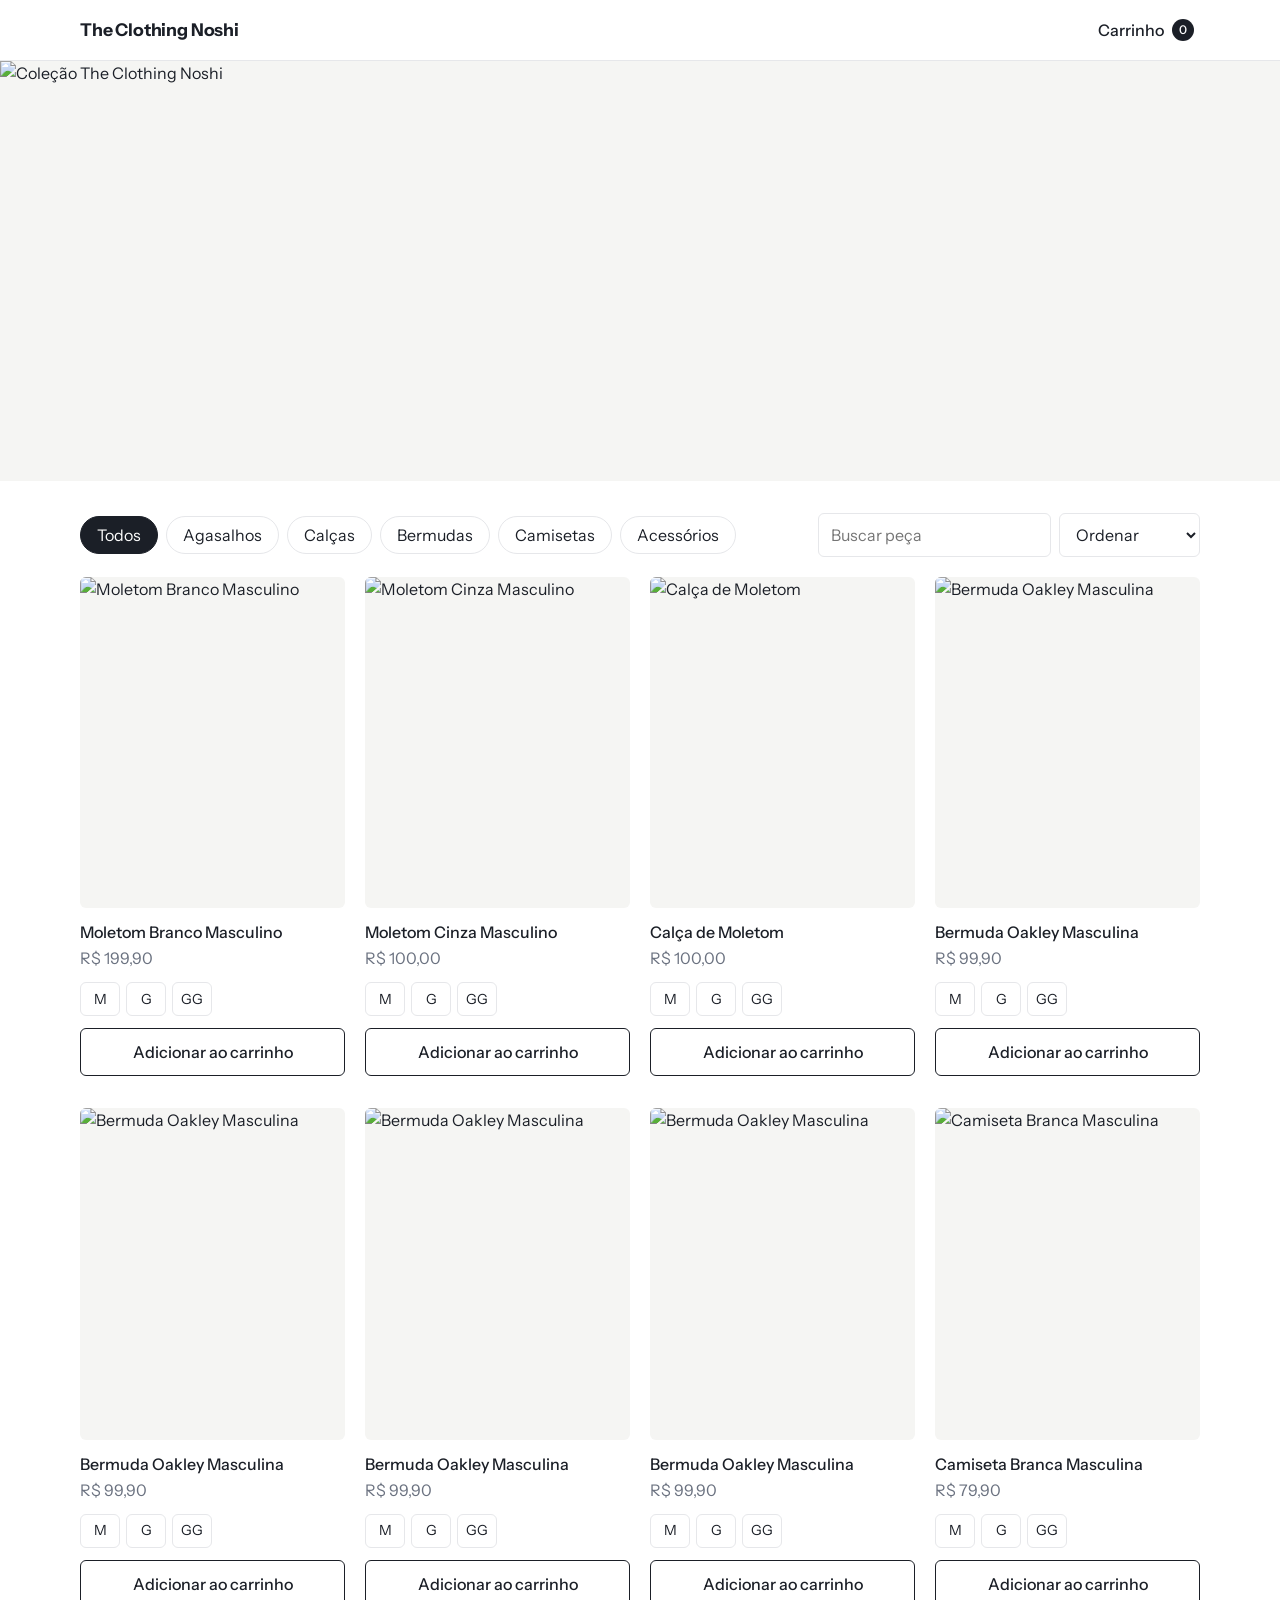
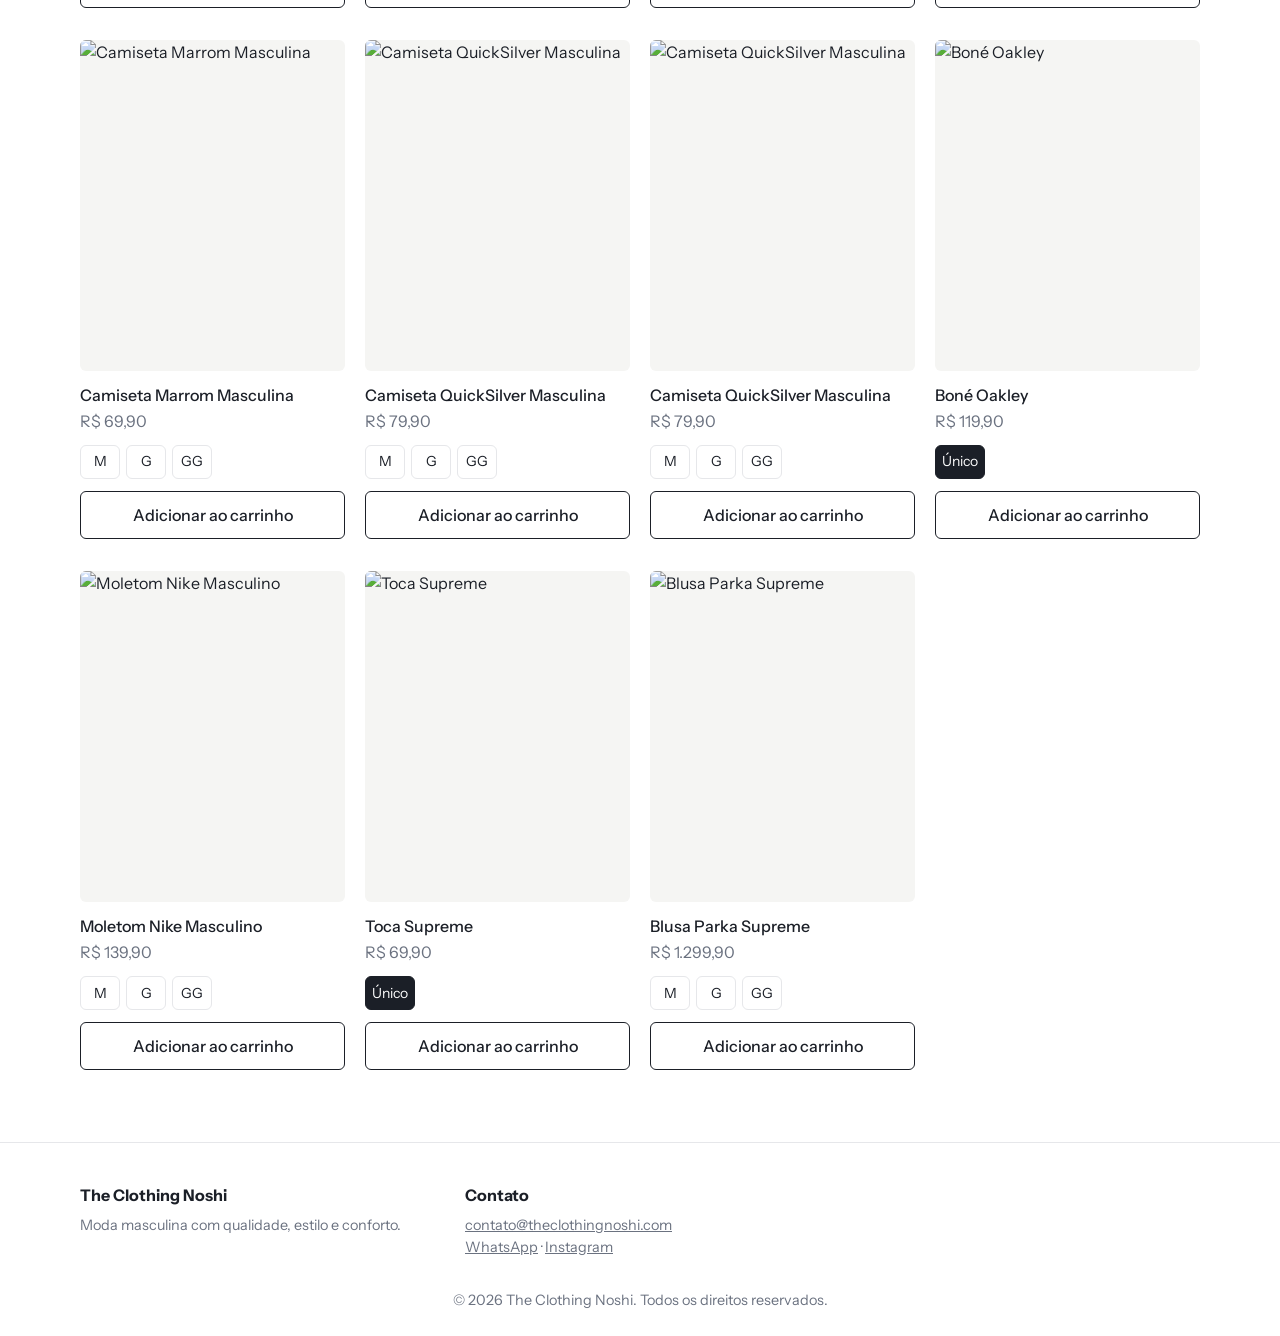
==== index.html @ 5ea765da "Update Atualizando design e funções do projeto" ====
<!DOCTYPE html>
<html lang="pt-BR">
<head>
  <meta charset="UTF-8" />
  <meta name="viewport" content="width=device-width, initial-scale=1" />
  <title>The Clothing Noshi</title>
  <meta name="description" content="Moda masculina com qualidade, estilo e conforto." />
  <link rel="icon" href="imagens-atualizadas/perfil-noshi.png" />
  <link rel="preconnect" href="https://fonts.googleapis.com" />
  <link rel="stylesheet" href="https://fonts.googleapis.com/css2?family=Instrument+Sans:wght@400;500;600;700&display=swap" />
  <link rel="stylesheet" href="css/style.css" />
</head>
<body>
  <header class="header">
    <div class="wrap bar">
      <a class="logo" href="index.html">The Clothing Noshi</a>
      <button class="cart-open" id="cart-open" aria-label="Abrir carrinho">
        Carrinho <span id="cart-count" class="count">0</span>
      </button>
    </div>
  </header>

  <section class="hero">
    <img src="imagens-atualizadas/perfil3.png" alt="Coleção The Clothing Noshi" />
  </section>

  <main class="wrap">
    <div class="tools">
      <div class="chips" id="chips" role="group" aria-label="Categorias"></div>
      <div class="filters">
        <input type="search" id="search" placeholder="Buscar peça" aria-label="Buscar peça" />
        <select id="sort" aria-label="Ordenar">
          <option value="">Ordenar</option>
          <option value="asc">Menor preço</option>
          <option value="desc">Maior preço</option>
          <option value="az">Nome A–Z</option>
        </select>
      </div>
    </div>
    <section class="grid" id="grid" aria-live="polite"></section>
  </main>

  <footer class="footer">
    <div class="wrap foot">
      <div>
        <h3>The Clothing Noshi</h3>
        <p>Moda masculina com qualidade, estilo e conforto.</p>
      </div>
      <div>
        <h3>Contato</h3>
        <p><a href="mailto:contato@theclothingnoshi.com">contato@theclothingnoshi.com</a></p>
        <p><a href="https://wa.me/5511999999999" target="_blank" rel="noopener">WhatsApp</a> ·
           <a href="https://www.instagram.com/seuusuario" target="_blank" rel="noopener">Instagram</a></p>
      </div>
    </div>
    <p class="copy">&copy; 2026 The Clothing Noshi. Todos os direitos reservados.</p>
  </footer>

  <div class="overlay" id="overlay"></div>
  <aside class="drawer" id="drawer" aria-label="Carrinho" aria-hidden="true">
    <div class="drawer-head">
      <h2>Seu carrinho</h2>
      <button id="cart-close" aria-label="Fechar carrinho">✕</button>
    </div>
    <div class="cart-list"></div>
    <div class="drawer-foot">
      <p class="sum"><span>Subtotal</span><strong class="cart-total">R$ 0,00</strong></p>
      <a class="btn" id="go-checkout" href="checkout.html">Ir para o checkout</a>
    </div>
  </aside>
  <div id="toast" class="toast" role="status"></div>

  <script src="js/cart.js"></script>
</body>
</html>
---- css/style.css ----
:root{
  --bg:#fff; --soft:#f5f5f3; --ink:#1b1f27; --mute:#6b7280; --line:#e6e7ea; --accent:#1b1f27;
  --r:6px; font-family:"Instrument Sans",system-ui,-apple-system,"Segoe UI",sans-serif;
}
*{box-sizing:border-box;margin:0}
html{scroll-behavior:smooth}
body{background:var(--bg);color:var(--ink);line-height:1.5;font-size:16px;-webkit-font-smoothing:antialiased}
img{display:block;max-width:100%}
a{color:inherit}
button,input,select,textarea{font:inherit;color:inherit}
:focus-visible{outline:2px solid var(--ink);outline-offset:2px}
.wrap{width:min(1120px,100% - 40px);margin-inline:auto}

/* header */
.header{position:sticky;top:0;z-index:20;background:rgba(255,255,255,.92);backdrop-filter:blur(8px);border-bottom:1px solid var(--line)}
.bar{display:flex;justify-content:space-between;align-items:center;height:60px}
.logo{font-weight:700;font-size:1.1rem;letter-spacing:-.01em;text-decoration:none}
.cart-open{background:none;border:0;cursor:pointer;font-weight:500;text-decoration:none;display:flex;gap:8px;align-items:center}
.count{background:var(--ink);color:#fff;border-radius:99px;min-width:22px;height:22px;display:grid;place-items:center;font-size:.75rem;padding:0 6px}

/* hero */
.hero{max-height:420px;overflow:hidden;background:var(--soft)}
.hero img{width:100%;height:420px;object-fit:cover}

/* tools */
.tools{display:flex;flex-wrap:wrap;gap:16px;justify-content:space-between;align-items:center;padding:32px 0 20px}
.chips{display:flex;flex-wrap:wrap;gap:8px}
.chip{border:1px solid var(--line);background:none;border-radius:99px;padding:6px 16px;cursor:pointer;transition:.15s}
.chip:hover{border-color:var(--ink)}
.chip[aria-pressed="true"]{background:var(--ink);color:#fff;border-color:var(--ink)}
.filters{display:flex;gap:8px}
.filters input,.filters select,.form input,.form textarea{border:1px solid var(--line);border-radius:var(--r);padding:9px 12px;background:#fff}
.filters input:focus,.filters select:focus,.form input:focus,.form textarea:focus{outline:none;border-color:var(--ink)}

/* grid */
.grid{display:grid;grid-template-columns:repeat(auto-fill,minmax(220px,1fr));gap:32px 20px;padding-bottom:72px}
.card .ph{aspect-ratio:4/5;background:var(--soft);border-radius:var(--r);overflow:hidden}
.card .ph img{width:100%;height:100%;object-fit:cover;transition:transform .4s}
.card:hover .ph img{transform:scale(1.03)}
.card h3{font-size:1rem;font-weight:500;margin-top:12px}
.price{color:var(--mute);margin-top:2px}
.sizes{display:flex;gap:6px;margin:12px 0}
.sz{min-width:40px;height:34px;border:1px solid var(--line);background:none;border-radius:var(--r);cursor:pointer;font-size:.875rem}
.sz:hover{border-color:var(--ink)}
.sz.on{background:var(--ink);color:#fff;border-color:var(--ink)}
.empty{grid-column:1/-1;color:var(--mute);padding:40px 0}

/* buttons */
.btn,.add{display:block;width:100%;text-align:center;text-decoration:none;background:var(--ink);color:#fff;border:1px solid var(--ink);border-radius:var(--r);padding:11px 16px;font-weight:500;cursor:pointer;transition:.15s}
.btn:hover,.add:hover{opacity:.88}
.btn.ghost{background:none;color:var(--ink);margin-top:10px}
.btn[disabled]{opacity:.35;cursor:not-allowed}
.add{background:none;color:var(--ink)}
.add:hover{background:var(--ink);color:#fff;opacity:1}

/* cart lines */
.cart-list{display:grid;gap:16px}
.line{display:grid;grid-template-columns:72px 1fr auto;gap:14px;align-items:start}
.line img{width:72px;height:90px;object-fit:cover;border-radius:var(--r);background:var(--soft)}
.line .t{font-weight:500}
.line .m{color:var(--mute);font-size:.875rem}
.qty{display:inline-flex;align-items:center;border:1px solid var(--line);border-radius:var(--r);margin-top:8px}
.qty button{width:30px;height:30px;border:0;background:none;cursor:pointer}
.qty span{min-width:24px;text-align:center;font-size:.9rem}
.rm{border:0;background:none;color:var(--mute);cursor:pointer;padding:4px}
.rm:hover{color:var(--ink)}
.sum{display:flex;justify-content:space-between;padding:16px 0;margin-top:16px;border-top:1px solid var(--line)}
.none{color:var(--mute)}

/* drawer */
.overlay{position:fixed;inset:0;background:rgba(0,0,0,.35);opacity:0;pointer-events:none;transition:.25s;z-index:30}
.drawer{position:fixed;top:0;right:0;height:100%;width:min(400px,100%);background:#fff;z-index:40;transform:translateX(100%);transition:transform .3s;display:flex;flex-direction:column}
.drawer .cart-list{flex:1;overflow:auto;padding:20px}
.drawer-head{display:flex;justify-content:space-between;align-items:center;padding:18px 20px;border-bottom:1px solid var(--line)}
.drawer-head h2{font-size:1.1rem}
.drawer-head button{background:none;border:0;cursor:pointer;font-size:1.1rem}
.drawer-foot{padding:0 20px 20px}
body.open .overlay{opacity:1;pointer-events:auto}
body.open .drawer{transform:none}

/* checkout */
.checkout{display:grid;grid-template-columns:1fr 1fr;gap:56px;padding:40px 0 72px}
.checkout h1,.checkout h2{font-size:1.4rem;margin-bottom:20px}
.form{display:grid;gap:14px}
.form label{display:grid;gap:6px;font-size:.9rem;color:var(--mute)}
.form input,.form textarea{color:var(--ink);width:100%}
.form input:invalid:not(:placeholder-shown):not(:focus),.form .bad{border-color:#b42318}
.hint{font-size:.85rem;color:var(--mute);min-height:1.2em}
.done{padding:24px;background:var(--soft);border-radius:var(--r);display:grid;gap:12px}

/* footer + toast */
.footer{border-top:1px solid var(--line);padding:40px 0 24px;margin-top:auto}
.foot{display:flex;flex-wrap:wrap;gap:32px 64px}
.footer h3{font-size:1rem;margin-bottom:8px}
.footer p{color:var(--mute);font-size:.9rem}
.copy{text-align:center;color:var(--mute);font-size:.8rem;margin-top:32px}
.toast{position:fixed;left:50%;bottom:24px;transform:translate(-50%,20px);background:var(--ink);color:#fff;padding:10px 18px;border-radius:99px;font-size:.9rem;opacity:0;pointer-events:none;transition:.25s;z-index:50}
.toast.show{opacity:1;transform:translate(-50%,0)}

@media(max-width:760px){
  .checkout{grid-template-columns:1fr;gap:40px}
  .hero img{height:240px}
  .grid{grid-template-columns:repeat(2,1fr);gap:24px 12px}
  .filters{width:100%}.filters input{flex:1}
}
@media(prefers-reduced-motion:reduce){*{transition:none!important;scroll-behavior:auto!important}}
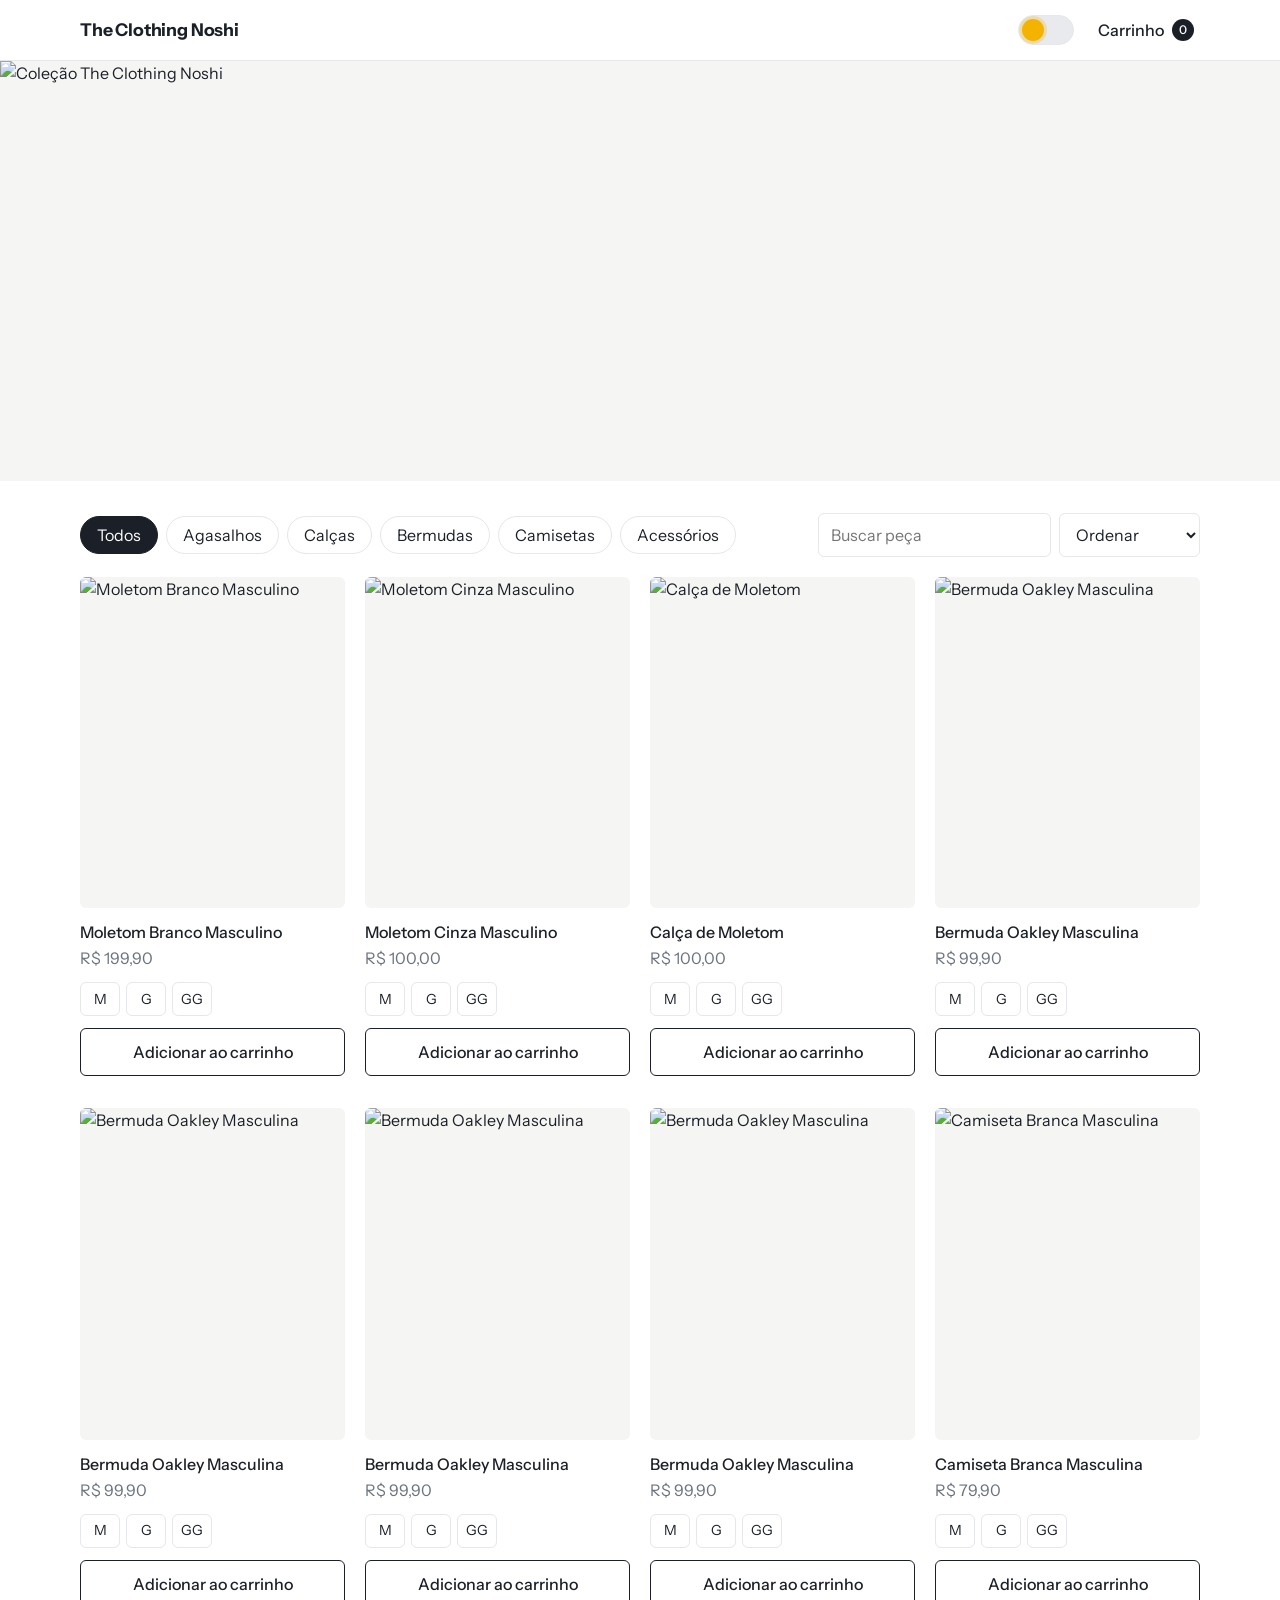
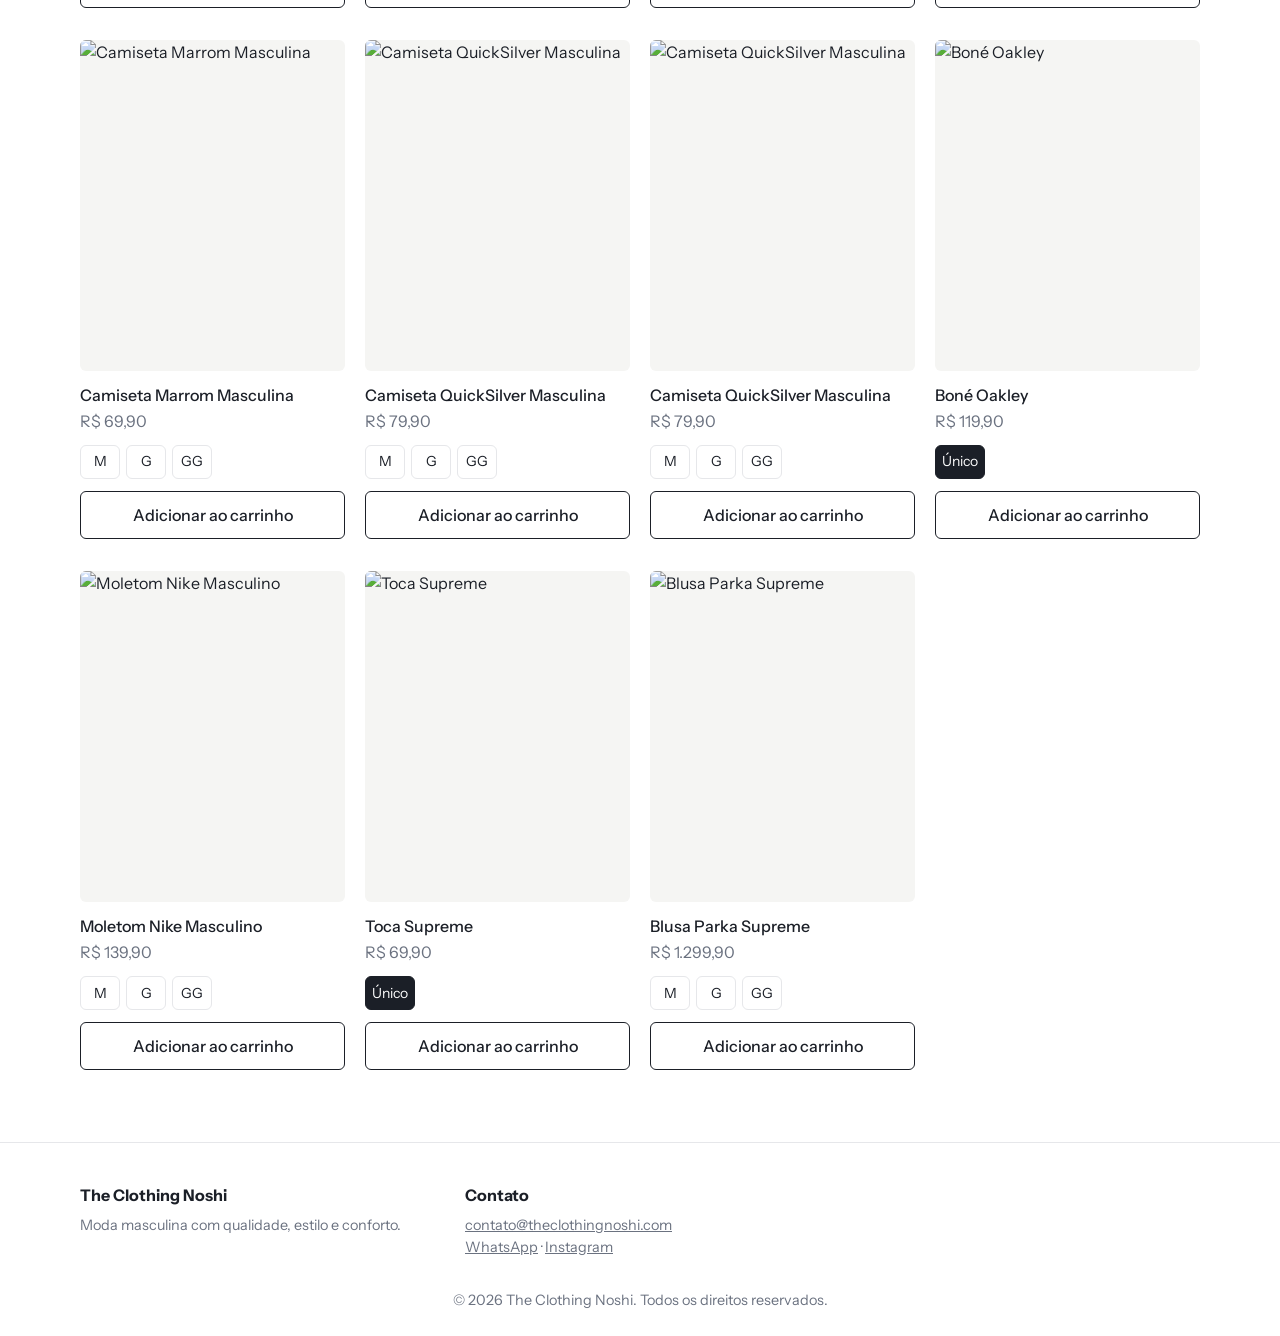
==== commit 1b6a34e3: "update Atualizando para nova versão corrigida e com alteração de tema claro/escuro" ====
--- a/index.html
+++ b/index.html
@@ -8,15 +8,19 @@
   <link rel="icon" href="imagens-atualizadas/perfil-noshi.png" />
   <link rel="preconnect" href="https://fonts.googleapis.com" />
   <link rel="stylesheet" href="https://fonts.googleapis.com/css2?family=Instrument+Sans:wght@400;500;600;700&display=swap" />
+  <script>try{document.documentElement.dataset.theme=localStorage.getItem("noshi-theme")||(matchMedia("(prefers-color-scheme:dark)").matches?"dark":"light")}catch(e){}</script>
   <link rel="stylesheet" href="css/style.css" />
 </head>
 <body>
   <header class="header">
     <div class="wrap bar">
       <a class="logo" href="index.html">The Clothing Noshi</a>
-      <button class="cart-open" id="cart-open" aria-label="Abrir carrinho">
+      <div class="actions">
+        <button class="theme-toggle" type="button" role="switch" aria-checked="false" aria-label="Tema escuro"><span class="stars"></span><span class="knob"></span></button>
+        <button class="cart-open" id="cart-open" aria-label="Abrir carrinho">
         Carrinho <span id="cart-count" class="count">0</span>
       </button>
+      </div>
     </div>
   </header>
 
--- a/css/style.css
+++ b/css/style.css
@@ -2,7 +2,11 @@
   --bg:#fff; --soft:#f5f5f3; --ink:#1b1f27; --mute:#6b7280; --line:#e6e7ea; --accent:#1b1f27;
   --r:6px; font-family:"Instrument Sans",system-ui,-apple-system,"Segoe UI",sans-serif;
 }
+html[data-theme="dark"]{--bg:#0f1115;--soft:#181b22;--ink:#eceef2;--mute:#9aa1ad;--line:#272b35;color-scheme:dark}
+html[data-theme="dark"] .overlay{background:rgba(0,0,0,.6)}
+html[data-theme="dark"] .hero img,html[data-theme="dark"] .ph img,html[data-theme="dark"] .line img{filter:brightness(.92)}
 *{box-sizing:border-box;margin:0}
+body{transition:background .3s,color .3s}
 html{scroll-behavior:smooth}
 body{background:var(--bg);color:var(--ink);line-height:1.5;font-size:16px;-webkit-font-smoothing:antialiased}
 img{display:block;max-width:100%}
@@ -12,11 +16,11 @@
 .wrap{width:min(1120px,100% - 40px);margin-inline:auto}
 
 /* header */
-.header{position:sticky;top:0;z-index:20;background:rgba(255,255,255,.92);backdrop-filter:blur(8px);border-bottom:1px solid var(--line)}
+.header{position:sticky;top:0;z-index:20;background:color-mix(in srgb,var(--bg) 92%,transparent);backdrop-filter:blur(8px);border-bottom:1px solid var(--line)}
 .bar{display:flex;justify-content:space-between;align-items:center;height:60px}
 .logo{font-weight:700;font-size:1.1rem;letter-spacing:-.01em;text-decoration:none}
 .cart-open{background:none;border:0;cursor:pointer;font-weight:500;text-decoration:none;display:flex;gap:8px;align-items:center}
-.count{background:var(--ink);color:#fff;border-radius:99px;min-width:22px;height:22px;display:grid;place-items:center;font-size:.75rem;padding:0 6px}
+.count{background:var(--ink);color:var(--bg);border-radius:99px;min-width:22px;height:22px;display:grid;place-items:center;font-size:.75rem;padding:0 6px}
 
 /* hero */
 .hero{max-height:420px;overflow:hidden;background:var(--soft)}
@@ -27,9 +31,9 @@
 .chips{display:flex;flex-wrap:wrap;gap:8px}
 .chip{border:1px solid var(--line);background:none;border-radius:99px;padding:6px 16px;cursor:pointer;transition:.15s}
 .chip:hover{border-color:var(--ink)}
-.chip[aria-pressed="true"]{background:var(--ink);color:#fff;border-color:var(--ink)}
+.chip[aria-pressed="true"]{background:var(--ink);color:var(--bg);border-color:var(--ink)}
 .filters{display:flex;gap:8px}
-.filters input,.filters select,.form input,.form textarea{border:1px solid var(--line);border-radius:var(--r);padding:9px 12px;background:#fff}
+.filters input,.filters select,.form input,.form textarea{border:1px solid var(--line);border-radius:var(--r);padding:9px 12px;background:var(--bg)}
 .filters input:focus,.filters select:focus,.form input:focus,.form textarea:focus{outline:none;border-color:var(--ink)}
 
 /* grid */
@@ -42,16 +46,16 @@
 .sizes{display:flex;gap:6px;margin:12px 0}
 .sz{min-width:40px;height:34px;border:1px solid var(--line);background:none;border-radius:var(--r);cursor:pointer;font-size:.875rem}
 .sz:hover{border-color:var(--ink)}
-.sz.on{background:var(--ink);color:#fff;border-color:var(--ink)}
+.sz.on{background:var(--ink);color:var(--bg);border-color:var(--ink)}
 .empty{grid-column:1/-1;color:var(--mute);padding:40px 0}
 
 /* buttons */
-.btn,.add{display:block;width:100%;text-align:center;text-decoration:none;background:var(--ink);color:#fff;border:1px solid var(--ink);border-radius:var(--r);padding:11px 16px;font-weight:500;cursor:pointer;transition:.15s}
+.btn,.add{display:block;width:100%;text-align:center;text-decoration:none;background:var(--ink);color:var(--bg);border:1px solid var(--ink);border-radius:var(--r);padding:11px 16px;font-weight:500;cursor:pointer;transition:.15s}
 .btn:hover,.add:hover{opacity:.88}
 .btn.ghost{background:none;color:var(--ink);margin-top:10px}
 .btn[disabled]{opacity:.35;cursor:not-allowed}
 .add{background:none;color:var(--ink)}
-.add:hover{background:var(--ink);color:#fff;opacity:1}
+.add:hover{background:var(--ink);color:var(--bg);opacity:1}
 
 /* cart lines */
 .cart-list{display:grid;gap:16px}
@@ -69,7 +73,7 @@
 
 /* drawer */
 .overlay{position:fixed;inset:0;background:rgba(0,0,0,.35);opacity:0;pointer-events:none;transition:.25s;z-index:30}
-.drawer{position:fixed;top:0;right:0;height:100%;width:min(400px,100%);background:#fff;z-index:40;transform:translateX(100%);transition:transform .3s;display:flex;flex-direction:column}
+.drawer{position:fixed;top:0;right:0;height:100%;width:min(400px,100%);background:var(--bg);z-index:40;transform:translateX(100%);transition:transform .3s;display:flex;flex-direction:column}
 .drawer .cart-list{flex:1;overflow:auto;padding:20px}
 .drawer-head{display:flex;justify-content:space-between;align-items:center;padding:18px 20px;border-bottom:1px solid var(--line)}
 .drawer-head h2{font-size:1.1rem}
@@ -94,8 +98,17 @@
 .footer h3{font-size:1rem;margin-bottom:8px}
 .footer p{color:var(--mute);font-size:.9rem}
 .copy{text-align:center;color:var(--mute);font-size:.8rem;margin-top:32px}
-.toast{position:fixed;left:50%;bottom:24px;transform:translate(-50%,20px);background:var(--ink);color:#fff;padding:10px 18px;border-radius:99px;font-size:.9rem;opacity:0;pointer-events:none;transition:.25s;z-index:50}
+.toast{position:fixed;left:50%;bottom:24px;transform:translate(-50%,20px);background:var(--ink);color:var(--bg);padding:10px 18px;border-radius:99px;font-size:.9rem;opacity:0;pointer-events:none;transition:.25s;z-index:50}
 .toast.show{opacity:1;transform:translate(-50%,0)}
+
+/* botão de tema: o sol vira lua */
+.actions{display:flex;align-items:center;gap:18px}
+.theme-toggle{position:relative;width:56px;height:30px;padding:0;border-radius:99px;border:1px solid var(--line);background:#e8eaee;cursor:pointer;overflow:hidden;transition:background .4s}
+.theme-toggle .knob{position:absolute;top:3px;left:3px;width:22px;height:22px;border-radius:50%;background:#f5b301;box-shadow:0 0 0 3px rgba(245,179,1,.28),inset 0 0 0 0 #e8eaf0;transition:transform .45s cubic-bezier(.6,-.3,.3,1.3),background .4s,box-shadow .4s}
+.theme-toggle .stars{position:absolute;left:10px;top:8px;width:2px;height:2px;border-radius:50%;background:#fff;box-shadow:9px 7px 0 #fff,2px 12px 0 #fff;opacity:0;transition:opacity .4s}
+.theme-toggle[aria-checked="true"]{background:#2b3140}
+.theme-toggle[aria-checked="true"] .knob{transform:translateX(26px);background:transparent;box-shadow:0 0 0 0 rgba(245,179,1,0),inset -7px -3px 0 0 #e8eaf0}
+.theme-toggle[aria-checked="true"] .stars{opacity:1}
 
 @media(max-width:760px){
   .checkout{grid-template-columns:1fr;gap:40px}
